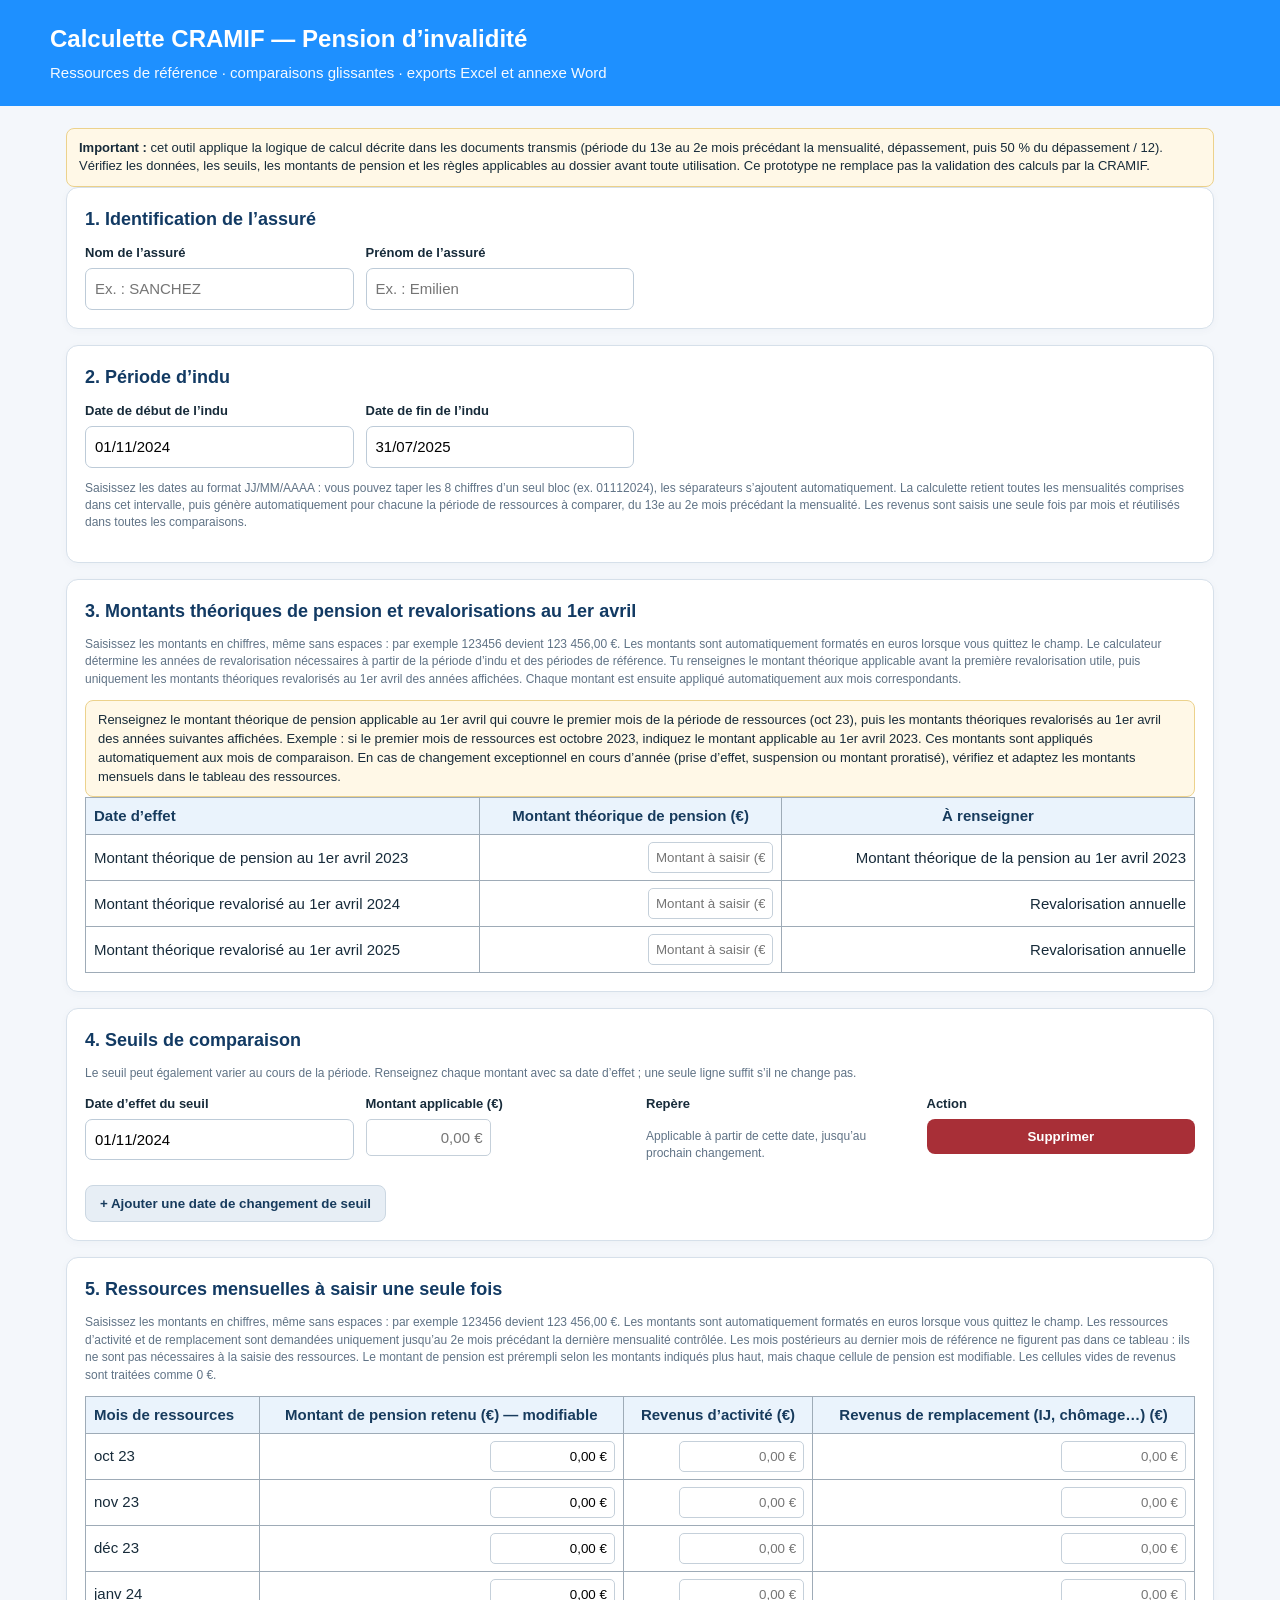
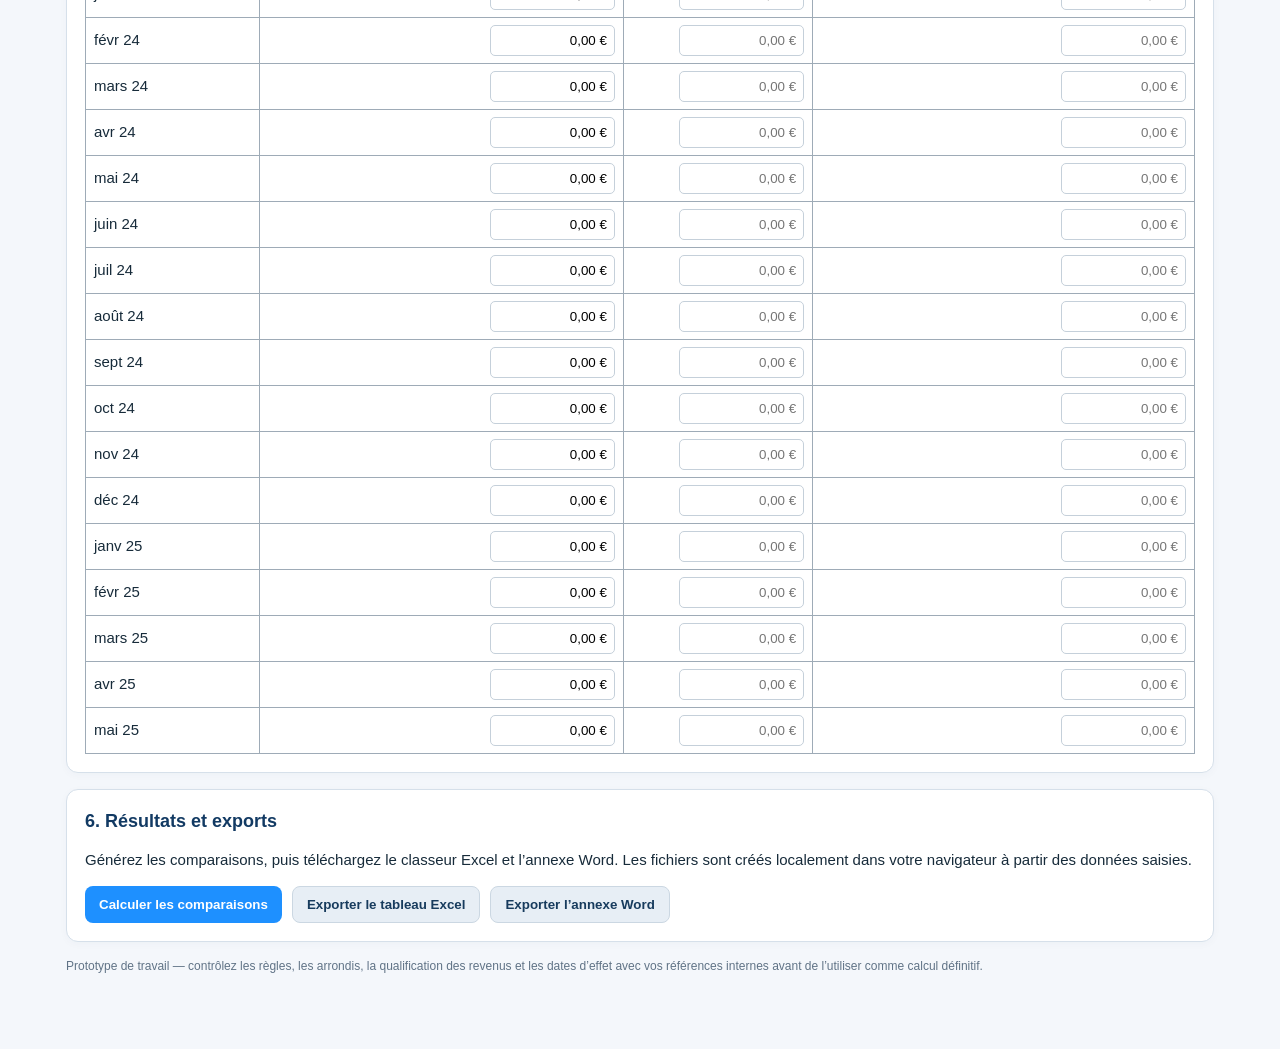
==== index.html @ e2db57f4 "Add files via upload" ====
<!DOCTYPE html>
<html lang="fr">
<head>
<meta charset="utf-8">
<meta name="viewport" content="width=device-width,initial-scale=1">
<title>CRAMIF — Calcul des comparaisons de pension d’invalidité (version de travail)</title>
<link rel="stylesheet" href="style.css">
</head>
<body>
<header><h1>Calculette CRAMIF — Pension d’invalidité</h1><p>Ressources de référence · comparaisons glissantes · exports Excel et annexe Word</p></header>
<main>
<div class="notice"><b>Important :</b> cet outil applique la logique de calcul décrite dans les documents transmis (période du 13e au 2e mois précédant la mensualité, dépassement, puis 50 % du dépassement / 12). Vérifiez les données, les seuils, les montants de pension et les règles applicables au dossier avant toute utilisation. Ce prototype ne remplace pas la validation des calculs par la CRAMIF.</div>
<section class="panel">
<h2>1. Identification de l’assuré</h2>
<div class="grid">
<div class="field"><label for="name">Nom de l’assuré</label><input id="name" autocomplete="off" placeholder="Ex. : SANCHEZ"></div>
<div class="field"><label for="firstName">Prénom de l’assuré</label><input id="firstName" autocomplete="off" placeholder="Ex. : Emilien"></div>
</div>
</section>
<section class="panel">
<h2>2. Période d’indu</h2>
<div class="grid">
<div class="field"><label for="start">Date de début de l’indu</label><input id="start" class="date-entry" type="text" inputmode="numeric" maxlength="10" placeholder="JJ/MM/AAAA" value="01/11/2024"></div>
<div class="field"><label for="end">Date de fin de l’indu</label><input id="end" class="date-entry" type="text" inputmode="numeric" maxlength="10" placeholder="JJ/MM/AAAA" value="31/07/2025"></div>
</div>
<p class="small">Saisissez les dates au format JJ/MM/AAAA : vous pouvez taper les 8 chiffres d’un seul bloc (ex. 01112024), les séparateurs s’ajoutent automatiquement. La calculette retient toutes les mensualités comprises dans cet intervalle, puis génère automatiquement pour chacune la période de ressources à comparer, du 13e au 2e mois précédant la mensualité. Les revenus sont saisis une seule fois par mois et réutilisés dans toutes les comparaisons.</p>
</section>
<section class="panel">
<h2>3. Montants théoriques de pension et revalorisations au 1er avril</h2>
<p class="small">Saisissez les montants en chiffres, même sans espaces : par exemple 123456 devient 123 456,00 €. Les montants sont automatiquement formatés en euros lorsque vous quittez le champ.
Le calculateur détermine les années de revalorisation nécessaires à partir de la période d’indu et des périodes de référence. Tu renseignes le montant théorique applicable avant la première revalorisation utile, puis uniquement les montants théoriques revalorisés au 1er avril des années affichées. Chaque montant est ensuite appliqué automatiquement aux mois correspondants.</p>
<div id="piNeededNotice" class="notice">Renseigne d’abord la période d’indu pour identifier les revalorisations nécessaires.</div>
<div class="scroll"><table id="piNeededTable"><thead><tr><th>Date d’effet</th><th>Montant théorique de pension (€)</th><th>À renseigner</th></tr></thead><tbody></tbody></table></div>
</section>
<section class="panel">
<h2>4. Seuils de comparaison</h2>
<p class="small">Le seuil peut également varier au cours de la période. Renseignez chaque montant avec sa date d’effet ; une seule ligne suffit s’il ne change pas.</p>
<div id="thresholdBands"></div>
<div class="actions"><button type="button" class="secondary" id="addThreshold">+ Ajouter une date de changement de seuil</button></div>
</section>
<section class="panel">
<h2>5. Ressources mensuelles à saisir une seule fois</h2>
<p class="small">Saisissez les montants en chiffres, même sans espaces : par exemple 123456 devient 123 456,00 €. Les montants sont automatiquement formatés en euros lorsque vous quittez le champ. Les ressources d’activité et de remplacement sont demandées uniquement jusqu’au 2e mois précédant la dernière mensualité contrôlée. Les mois postérieurs au dernier mois de référence ne figurent pas dans ce tableau : ils ne sont pas nécessaires à la saisie des ressources. Le montant de pension est prérempli selon les montants indiqués plus haut, mais chaque cellule de pension est modifiable. Les cellules vides de revenus sont traitées comme 0 €.</p>
<div class="scroll"><table id="incomeTable"><thead><tr><th>Mois de ressources</th><th>Montant de pension retenu (€) — modifiable</th><th>Revenus d’activité (€)</th><th>Revenus de remplacement (IJ, chômage…) (€)</th></tr></thead><tbody></tbody></table></div>
</section>
<section class="panel">
<h2>6. Résultats et exports</h2>
<p>Générez les comparaisons, puis téléchargez le classeur Excel et l’annexe Word. Les fichiers sont créés localement dans votre navigateur à partir des données saisies.</p>
<div class="actions"><button id="calculate">Calculer les comparaisons</button><button id="exportXlsx" class="secondary" disabled>Exporter le tableau Excel</button><button id="exportDocx" class="secondary" disabled>Exporter l’annexe Word</button></div>
<div id="error" class="notice" style="display:none;margin-top:12px"></div>
<div id="results" class="results" style="margin-top:18px"><div id="summary"></div><div class="scroll" style="margin-top:12px"><table id="resultTable"><thead><tr><th>Mensualité</th><th>Total pension théorique</th><th>Revenus d’activité</th><th>Revenus de remplacement</th><th>Total ressources</th><th>Seuil</th><th>Dépassement</th><th>Réduction mensuelle</th><th>Pension théorique de la mensualité</th><th>Arrérages théoriques après réduction</th></tr></thead><tbody></tbody></table></div></div>
</section>
<p class="small">Prototype de travail — contrôlez les règles, les arrondis, la qualification des revenus et les dates d’effet avec vos références internes avant de l’utiliser comme calcul définitif.</p>
</main>
<script src="script.js" defer></script>
</body></html>
---- style.css ----
:root{--blue:#1e90ff;--navy:#123a63;--bg:#f4f7fb;--line:#d6e0ea;--text:#172b3a;--muted:#607386}
*{box-sizing:border-box}body{margin:0;background:var(--bg);font:15px/1.45 Arial,sans-serif;color:var(--text)}
header{background:var(--blue);color:#fff;padding:22px max(18px,calc((100% - 1180px)/2))}
header h1{margin:0 0 5px;font-size:24px}header p{margin:0;opacity:.96}
main{max-width:1180px;margin:22px auto;padding:0 16px 40px}.panel{background:#fff;border:1px solid var(--line);border-radius:12px;padding:18px;margin:0 0 16px;box-shadow:0 2px 8px #123a6308}
h2{font-size:18px;color:var(--navy);margin:0 0 12px}h3{font-size:15px;margin:12px 0 8px;color:var(--navy)}
.grid{display:grid;grid-template-columns:repeat(4,minmax(0,1fr));gap:12px}.field{display:flex;flex-direction:column;gap:5px}.field label{font-weight:700;font-size:13px}.field input,.field select{width:100%;padding:9px;border:1px solid #bdcbd8;border-radius:7px;font:inherit;background:#fff}
.small{font-size:12px;color:var(--muted)}.scroll{overflow:auto}table{border-collapse:collapse;width:100%;min-width:760px}th,td{border:1px solid #9eabb7;padding:7px 8px;text-align:right}th{background:#eaf3fc;color:#173b5d;text-align:center}td:first-child,th:first-child{text-align:left}input.money{width:125px;padding:7px;border:1px solid #c5d0da;border-radius:5px;text-align:right}
button{border:0;border-radius:8px;padding:10px 14px;background:var(--blue);color:white;font-weight:700;cursor:pointer}button.secondary{background:#e7eef5;color:#173b5d;border:1px solid #cbd7e2}button.danger{background:#a82f37}.actions{display:flex;gap:10px;flex-wrap:wrap;margin-top:14px}.notice{background:#fff8e7;border:1px solid #ecd28c;border-radius:8px;padding:10px 12px;font-size:13px}
.results{display:none}.status{font-weight:700}.good{color:#216e3a}.bad{color:#a52b31}.pill{display:inline-block;background:#eef4fa;border-radius:6px;padding:4px 7px;font-size:12px}
@media(max-width:850px){.grid{grid-template-columns:repeat(2,minmax(0,1fr))}}@media(max-width:520px){.grid{grid-template-columns:1fr}header h1{font-size:20px}}
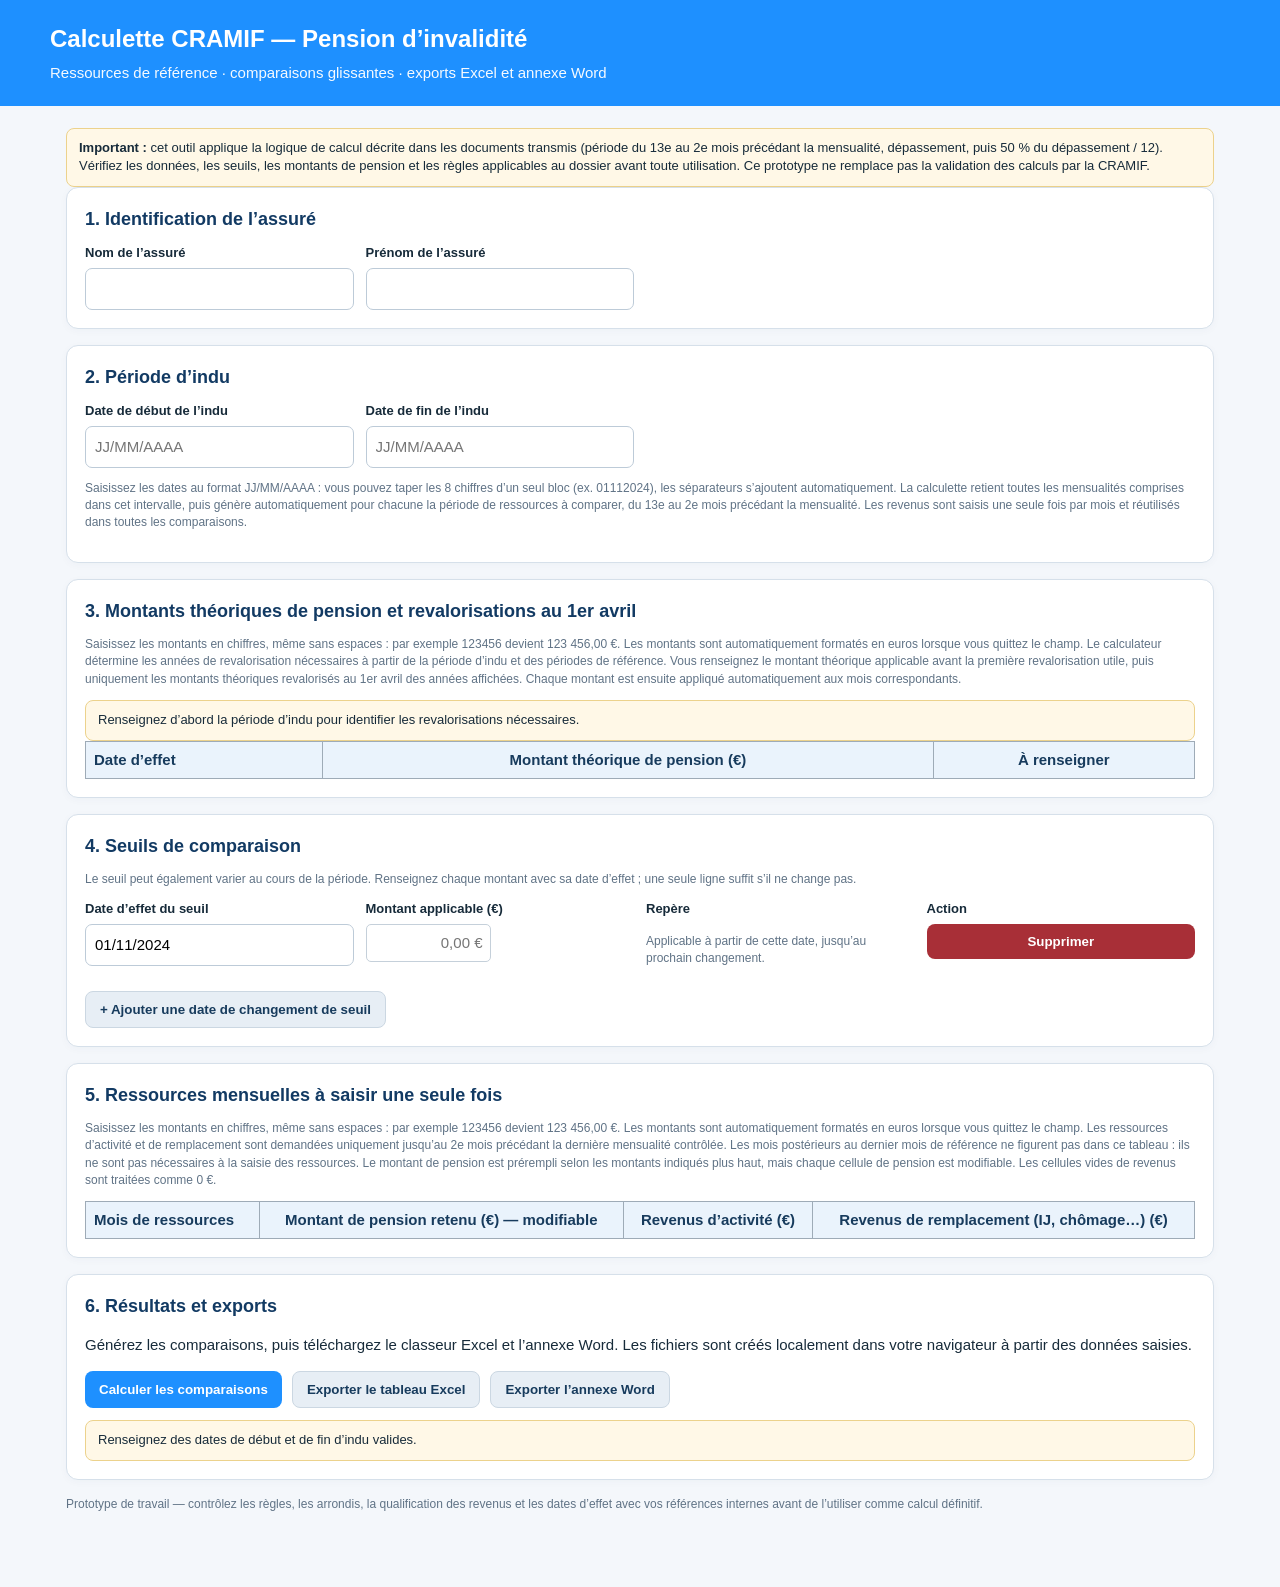
==== commit 139f5346: "Update index.html" ====
--- a/index.html
+++ b/index.html
@@ -1,3 +1,4 @@
+
 <!DOCTYPE html>
 <html lang="fr">
 <head>
@@ -7,50 +8,140 @@
 <link rel="stylesheet" href="style.css">
 </head>
 <body>
-<header><h1>Calculette CRAMIF — Pension d’invalidité</h1><p>Ressources de référence · comparaisons glissantes · exports Excel et annexe Word</p></header>
+<header>
+  <h1>Calculette CRAMIF — Pension d’invalidité</h1>
+  <p>Ressources de référence · comparaisons glissantes · exports Excel et annexe Word</p>
+</header>
+
 <main>
-<div class="notice"><b>Important :</b> cet outil applique la logique de calcul décrite dans les documents transmis (période du 13e au 2e mois précédant la mensualité, dépassement, puis 50 % du dépassement / 12). Vérifiez les données, les seuils, les montants de pension et les règles applicables au dossier avant toute utilisation. Ce prototype ne remplace pas la validation des calculs par la CRAMIF.</div>
+<div class="notice">
+  <b>Important :</b> cet outil applique la logique de calcul décrite dans les documents transmis (période du 13e au 2e mois précédant la mensualité, dépassement, puis 50 % du dépassement / 12). Vérifiez les données, les seuils, les montants de pension et les règles applicables au dossier avant toute utilisation. Ce prototype ne remplace pas la validation des calculs par la CRAMIF.
+</div>
+
 <section class="panel">
-<h2>1. Identification de l’assuré</h2>
-<div class="grid">
-<div class="field"><label for="name">Nom de l’assuré</label><input id="name" autocomplete="off" placeholder="Ex. : SANCHEZ"></div>
-<div class="field"><label for="firstName">Prénom de l’assuré</label><input id="firstName" autocomplete="off" placeholder="Ex. : Emilien"></div>
-</div>
+  <h2>1. Identification de l’assuré</h2>
+  <div class="grid">
+    <div class="field">
+      <label for="name">Nom de l’assuré</label>
+      <input id="name" autocomplete="off" placeholder="">
+    </div>
+    <div class="field">
+      <label for="firstName">Prénom de l’assuré</label>
+      <input id="firstName" autocomplete="off" placeholder="">
+    </div>
+  </div>
 </section>
+
 <section class="panel">
-<h2>2. Période d’indu</h2>
-<div class="grid">
-<div class="field"><label for="start">Date de début de l’indu</label><input id="start" class="date-entry" type="text" inputmode="numeric" maxlength="10" placeholder="JJ/MM/AAAA" value="01/11/2024"></div>
-<div class="field"><label for="end">Date de fin de l’indu</label><input id="end" class="date-entry" type="text" inputmode="numeric" maxlength="10" placeholder="JJ/MM/AAAA" value="31/07/2025"></div>
-</div>
-<p class="small">Saisissez les dates au format JJ/MM/AAAA : vous pouvez taper les 8 chiffres d’un seul bloc (ex. 01112024), les séparateurs s’ajoutent automatiquement. La calculette retient toutes les mensualités comprises dans cet intervalle, puis génère automatiquement pour chacune la période de ressources à comparer, du 13e au 2e mois précédant la mensualité. Les revenus sont saisis une seule fois par mois et réutilisés dans toutes les comparaisons.</p>
+  <h2>2. Période d’indu</h2>
+  <div class="grid">
+    <div class="field">
+      <label for="start">Date de début de l’indu</label>
+      <input id="start" class="date-entry" type="text" inputmode="numeric" maxlength="10" placeholder="JJ/MM/AAAA">
+    </div>
+    <div class="field">
+      <label for="end">Date de fin de l’indu</label>
+      <input id="end" class="date-entry" type="text" inputmode="numeric" maxlength="10" placeholder="JJ/MM/AAAA">
+    </div>
+  </div>
+  <p class="small">
+    Saisissez les dates au format JJ/MM/AAAA : vous pouvez taper les 8 chiffres d’un seul bloc (ex. 01112024), les séparateurs s’ajoutent automatiquement. La calculette retient toutes les mensualités comprises dans cet intervalle, puis génère automatiquement pour chacune la période de ressources à comparer, du 13e au 2e mois précédant la mensualité. Les revenus sont saisis une seule fois par mois et réutilisés dans toutes les comparaisons.
+  </p>
 </section>
+
 <section class="panel">
-<h2>3. Montants théoriques de pension et revalorisations au 1er avril</h2>
-<p class="small">Saisissez les montants en chiffres, même sans espaces : par exemple 123456 devient 123 456,00 €. Les montants sont automatiquement formatés en euros lorsque vous quittez le champ.
-Le calculateur détermine les années de revalorisation nécessaires à partir de la période d’indu et des périodes de référence. Tu renseignes le montant théorique applicable avant la première revalorisation utile, puis uniquement les montants théoriques revalorisés au 1er avril des années affichées. Chaque montant est ensuite appliqué automatiquement aux mois correspondants.</p>
-<div id="piNeededNotice" class="notice">Renseigne d’abord la période d’indu pour identifier les revalorisations nécessaires.</div>
-<div class="scroll"><table id="piNeededTable"><thead><tr><th>Date d’effet</th><th>Montant théorique de pension (€)</th><th>À renseigner</th></tr></thead><tbody></tbody></table></div>
+  <h2>3. Montants théoriques de pension et revalorisations au 1er avril</h2>
+  <p class="small">
+    Saisissez les montants en chiffres, même sans espaces : par exemple 123456 devient 123 456,00 €. Les montants sont automatiquement formatés en euros lorsque vous quittez le champ.
+    Le calculateur détermine les années de revalorisation nécessaires à partir de la période d’indu et des périodes de référence. Vous renseignez le montant théorique applicable avant la première revalorisation utile, puis uniquement les montants théoriques revalorisés au 1er avril des années affichées. Chaque montant est ensuite appliqué automatiquement aux mois correspondants.
+  </p>
+  <div id="piNeededNotice" class="notice">Renseignez d’abord la période d’indu pour identifier les revalorisations nécessaires.</div>
+  <div class="scroll">
+    <table id="piNeededTable">
+      <thead>
+        <tr>
+          <th>Date d’effet</th>
+          <th>Montant théorique de pension (€)</th>
+          <th>À renseigner</th>
+        </tr>
+      </thead>
+      <tbody></tbody>
+    </table>
+  </div>
 </section>
+
 <section class="panel">
-<h2>4. Seuils de comparaison</h2>
-<p class="small">Le seuil peut également varier au cours de la période. Renseignez chaque montant avec sa date d’effet ; une seule ligne suffit s’il ne change pas.</p>
-<div id="thresholdBands"></div>
-<div class="actions"><button type="button" class="secondary" id="addThreshold">+ Ajouter une date de changement de seuil</button></div>
+  <h2>4. Seuils de comparaison</h2>
+  <p class="small">
+    Le seuil peut également varier au cours de la période. Renseignez chaque montant avec sa date d’effet ; une seule ligne suffit s’il ne change pas.
+  </p>
+  <div id="thresholdBands"></div>
+  <div class="actions">
+    <button type="button" class="secondary" id="addThreshold">+ Ajouter une date de changement de seuil</button>
+  </div>
 </section>
+
 <section class="panel">
-<h2>5. Ressources mensuelles à saisir une seule fois</h2>
-<p class="small">Saisissez les montants en chiffres, même sans espaces : par exemple 123456 devient 123 456,00 €. Les montants sont automatiquement formatés en euros lorsque vous quittez le champ. Les ressources d’activité et de remplacement sont demandées uniquement jusqu’au 2e mois précédant la dernière mensualité contrôlée. Les mois postérieurs au dernier mois de référence ne figurent pas dans ce tableau : ils ne sont pas nécessaires à la saisie des ressources. Le montant de pension est prérempli selon les montants indiqués plus haut, mais chaque cellule de pension est modifiable. Les cellules vides de revenus sont traitées comme 0 €.</p>
-<div class="scroll"><table id="incomeTable"><thead><tr><th>Mois de ressources</th><th>Montant de pension retenu (€) — modifiable</th><th>Revenus d’activité (€)</th><th>Revenus de remplacement (IJ, chômage…) (€)</th></tr></thead><tbody></tbody></table></div>
+  <h2>5. Ressources mensuelles à saisir une seule fois</h2>
+  <p class="small">
+    Saisissez les montants en chiffres, même sans espaces : par exemple 123456 devient 123 456,00 €. Les montants sont automatiquement formatés en euros lorsque vous quittez le champ. Les ressources d’activité et de remplacement sont demandées uniquement jusqu’au 2e mois précédant la dernière mensualité contrôlée. Les mois postérieurs au dernier mois de référence ne figurent pas dans ce tableau : ils ne sont pas nécessaires à la saisie des ressources.
+    Le montant de pension est prérempli selon les montants indiqués plus haut, mais chaque cellule de pension est modifiable. Les cellules vides de revenus sont traitées comme 0 €.
+  </p>
+  <div class="scroll">
+    <table id="incomeTable">
+      <thead>
+        <tr>
+          <th>Mois de ressources</th>
+          <th>Montant de pension retenu (€) — modifiable</th>
+          <th>Revenus d’activité (€)</th>
+          <th>Revenus de remplacement (IJ, chômage…) (€)</th>
+        </tr>
+      </thead>
+      <tbody></tbody>
+    </table>
+  </div>
 </section>
+
 <section class="panel">
-<h2>6. Résultats et exports</h2>
-<p>Générez les comparaisons, puis téléchargez le classeur Excel et l’annexe Word. Les fichiers sont créés localement dans votre navigateur à partir des données saisies.</p>
-<div class="actions"><button id="calculate">Calculer les comparaisons</button><button id="exportXlsx" class="secondary" disabled>Exporter le tableau Excel</button><button id="exportDocx" class="secondary" disabled>Exporter l’annexe Word</button></div>
-<div id="error" class="notice" style="display:none;margin-top:12px"></div>
-<div id="results" class="results" style="margin-top:18px"><div id="summary"></div><div class="scroll" style="margin-top:12px"><table id="resultTable"><thead><tr><th>Mensualité</th><th>Total pension théorique</th><th>Revenus d’activité</th><th>Revenus de remplacement</th><th>Total ressources</th><th>Seuil</th><th>Dépassement</th><th>Réduction mensuelle</th><th>Pension théorique de la mensualité</th><th>Arrérages théoriques après réduction</th></tr></thead><tbody></tbody></table></div></div>
+  <h2>6. Résultats et exports</h2>
+  <p>
+    Générez les comparaisons, puis téléchargez le classeur Excel et l’annexe Word. Les fichiers sont créés localement dans votre navigateur à partir des données saisies.
+  </p>
+  <div class="actions">
+    <button id="calculate">Calculer les comparaisons</button>
+    <button id="exportXlsx" class="secondary" disabled>Exporter le tableau Excel</button>
+    <button id="exportDocx" class="secondary" disabled>Exporter l’annexe Word</button>
+  </div>
+  <div id="error" class="notice" style="display:none;margin-top:12px"></div>
+  <div id="results" class="results" style="margin-top:18px">
+    <div id="summary"></div>
+    <div class="scroll" style="margin-top:12px">
+      <table id="resultTable">
+        <thead>
+          <tr>
+            <th>Mensualité</th>
+            <th>Total pension théorique</th>
+            <th>Revenus d’activité</th>
+            <th>Revenus de remplacement</th>
+            <th>Total ressources</th>
+            <th>Seuil</th>
+            <th>Dépassement</th>
+            <th>Réduction mensuelle</th>
+            <th>Pension théorique applicable (modifiable)</th>
+            <th>Arrérages théoriques après réduction</th>
+          </tr>
+        </thead>
+        <tbody></tbody>
+      </table>
+    </div>
+  </div>
 </section>
-<p class="small">Prototype de travail — contrôlez les règles, les arrondis, la qualification des revenus et les dates d’effet avec vos références internes avant de l’utiliser comme calcul définitif.</p>
+
+<p class="small">
+  Prototype de travail — contrôlez les règles, les arrondis, la qualification des revenus et les dates d’effet avec vos références internes avant de l’utiliser comme calcul définitif.
+</p>
 </main>
+
 <script src="script.js" defer></script>
-</body></html>+</body>
+</html>
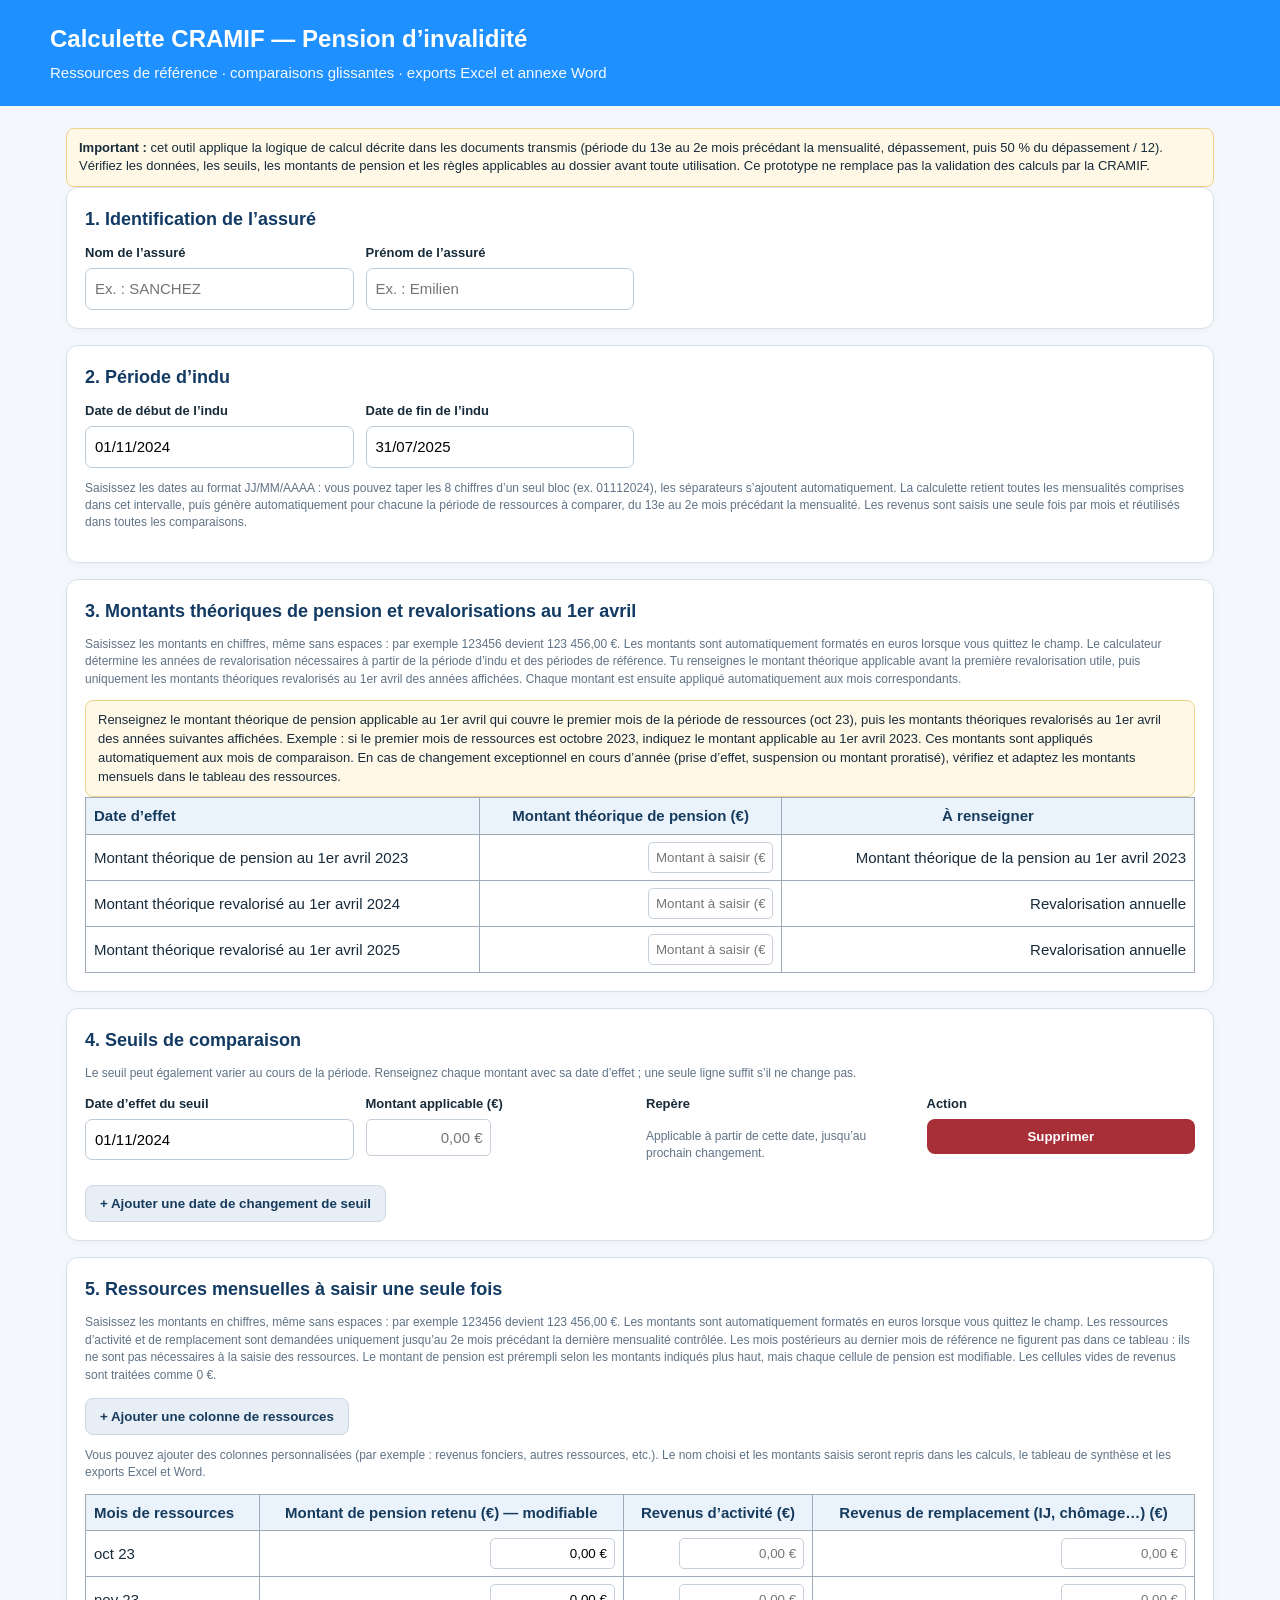
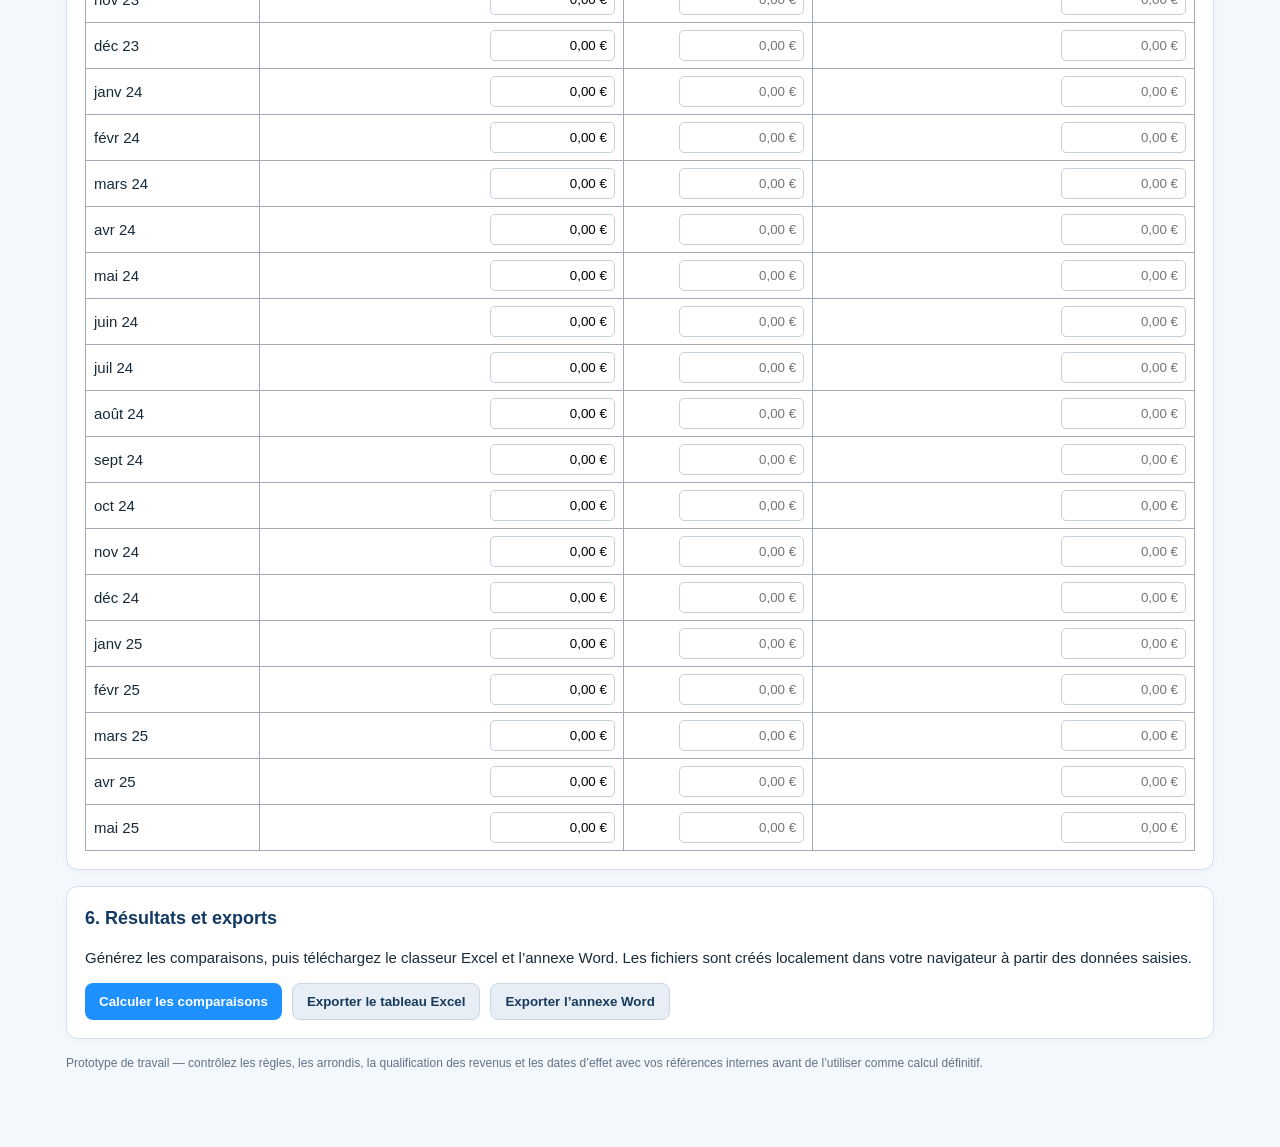
==== commit a1c04e82: "Add files via upload" ====
--- a/index.html
+++ b/index.html
@@ -1,4 +1,3 @@
-
 <!DOCTYPE html>
 <html lang="fr">
 <head>
@@ -8,140 +7,50 @@
 <link rel="stylesheet" href="style.css">
 </head>
 <body>
-<header>
-  <h1>Calculette CRAMIF — Pension d’invalidité</h1>
-  <p>Ressources de référence · comparaisons glissantes · exports Excel et annexe Word</p>
-</header>
-
+<header><h1>Calculette CRAMIF — Pension d’invalidité</h1><p>Ressources de référence · comparaisons glissantes · exports Excel et annexe Word</p></header>
 <main>
-<div class="notice">
-  <b>Important :</b> cet outil applique la logique de calcul décrite dans les documents transmis (période du 13e au 2e mois précédant la mensualité, dépassement, puis 50 % du dépassement / 12). Vérifiez les données, les seuils, les montants de pension et les règles applicables au dossier avant toute utilisation. Ce prototype ne remplace pas la validation des calculs par la CRAMIF.
+<div class="notice"><b>Important :</b> cet outil applique la logique de calcul décrite dans les documents transmis (période du 13e au 2e mois précédant la mensualité, dépassement, puis 50 % du dépassement / 12). Vérifiez les données, les seuils, les montants de pension et les règles applicables au dossier avant toute utilisation. Ce prototype ne remplace pas la validation des calculs par la CRAMIF.</div>
+<section class="panel">
+<h2>1. Identification de l’assuré</h2>
+<div class="grid">
+<div class="field"><label for="name">Nom de l’assuré</label><input id="name" autocomplete="off" placeholder="Ex. : SANCHEZ"></div>
+<div class="field"><label for="firstName">Prénom de l’assuré</label><input id="firstName" autocomplete="off" placeholder="Ex. : Emilien"></div>
 </div>
-
+</section>
 <section class="panel">
-  <h2>1. Identification de l’assuré</h2>
-  <div class="grid">
-    <div class="field">
-      <label for="name">Nom de l’assuré</label>
-      <input id="name" autocomplete="off" placeholder="">
-    </div>
-    <div class="field">
-      <label for="firstName">Prénom de l’assuré</label>
-      <input id="firstName" autocomplete="off" placeholder="">
-    </div>
-  </div>
+<h2>2. Période d’indu</h2>
+<div class="grid">
+<div class="field"><label for="start">Date de début de l’indu</label><input id="start" class="date-entry" type="text" inputmode="numeric" maxlength="10" placeholder="JJ/MM/AAAA" value="01/11/2024"></div>
+<div class="field"><label for="end">Date de fin de l’indu</label><input id="end" class="date-entry" type="text" inputmode="numeric" maxlength="10" placeholder="JJ/MM/AAAA" value="31/07/2025"></div>
+</div>
+<p class="small">Saisissez les dates au format JJ/MM/AAAA : vous pouvez taper les 8 chiffres d’un seul bloc (ex. 01112024), les séparateurs s’ajoutent automatiquement. La calculette retient toutes les mensualités comprises dans cet intervalle, puis génère automatiquement pour chacune la période de ressources à comparer, du 13e au 2e mois précédant la mensualité. Les revenus sont saisis une seule fois par mois et réutilisés dans toutes les comparaisons.</p>
 </section>
-
 <section class="panel">
-  <h2>2. Période d’indu</h2>
-  <div class="grid">
-    <div class="field">
-      <label for="start">Date de début de l’indu</label>
-      <input id="start" class="date-entry" type="text" inputmode="numeric" maxlength="10" placeholder="JJ/MM/AAAA">
-    </div>
-    <div class="field">
-      <label for="end">Date de fin de l’indu</label>
-      <input id="end" class="date-entry" type="text" inputmode="numeric" maxlength="10" placeholder="JJ/MM/AAAA">
-    </div>
-  </div>
-  <p class="small">
-    Saisissez les dates au format JJ/MM/AAAA : vous pouvez taper les 8 chiffres d’un seul bloc (ex. 01112024), les séparateurs s’ajoutent automatiquement. La calculette retient toutes les mensualités comprises dans cet intervalle, puis génère automatiquement pour chacune la période de ressources à comparer, du 13e au 2e mois précédant la mensualité. Les revenus sont saisis une seule fois par mois et réutilisés dans toutes les comparaisons.
-  </p>
+<h2>3. Montants théoriques de pension et revalorisations au 1er avril</h2>
+<p class="small">Saisissez les montants en chiffres, même sans espaces : par exemple 123456 devient 123 456,00 €. Les montants sont automatiquement formatés en euros lorsque vous quittez le champ.
+Le calculateur détermine les années de revalorisation nécessaires à partir de la période d’indu et des périodes de référence. Tu renseignes le montant théorique applicable avant la première revalorisation utile, puis uniquement les montants théoriques revalorisés au 1er avril des années affichées. Chaque montant est ensuite appliqué automatiquement aux mois correspondants.</p>
+<div id="piNeededNotice" class="notice">Renseigne d’abord la période d’indu pour identifier les revalorisations nécessaires.</div>
+<div class="scroll"><table id="piNeededTable"><thead><tr><th>Date d’effet</th><th>Montant théorique de pension (€)</th><th>À renseigner</th></tr></thead><tbody></tbody></table></div>
 </section>
-
 <section class="panel">
-  <h2>3. Montants théoriques de pension et revalorisations au 1er avril</h2>
-  <p class="small">
-    Saisissez les montants en chiffres, même sans espaces : par exemple 123456 devient 123 456,00 €. Les montants sont automatiquement formatés en euros lorsque vous quittez le champ.
-    Le calculateur détermine les années de revalorisation nécessaires à partir de la période d’indu et des périodes de référence. Vous renseignez le montant théorique applicable avant la première revalorisation utile, puis uniquement les montants théoriques revalorisés au 1er avril des années affichées. Chaque montant est ensuite appliqué automatiquement aux mois correspondants.
-  </p>
-  <div id="piNeededNotice" class="notice">Renseignez d’abord la période d’indu pour identifier les revalorisations nécessaires.</div>
-  <div class="scroll">
-    <table id="piNeededTable">
-      <thead>
-        <tr>
-          <th>Date d’effet</th>
-          <th>Montant théorique de pension (€)</th>
-          <th>À renseigner</th>
-        </tr>
-      </thead>
-      <tbody></tbody>
-    </table>
-  </div>
+<h2>4. Seuils de comparaison</h2>
+<p class="small">Le seuil peut également varier au cours de la période. Renseignez chaque montant avec sa date d’effet ; une seule ligne suffit s’il ne change pas.</p>
+<div id="thresholdBands"></div>
+<div class="actions"><button type="button" class="secondary" id="addThreshold">+ Ajouter une date de changement de seuil</button></div>
 </section>
-
 <section class="panel">
-  <h2>4. Seuils de comparaison</h2>
-  <p class="small">
-    Le seuil peut également varier au cours de la période. Renseignez chaque montant avec sa date d’effet ; une seule ligne suffit s’il ne change pas.
-  </p>
-  <div id="thresholdBands"></div>
-  <div class="actions">
-    <button type="button" class="secondary" id="addThreshold">+ Ajouter une date de changement de seuil</button>
-  </div>
+<h2>5. Ressources mensuelles à saisir une seule fois</h2>
+<p class="small">Saisissez les montants en chiffres, même sans espaces : par exemple 123456 devient 123 456,00 €. Les montants sont automatiquement formatés en euros lorsque vous quittez le champ. Les ressources d’activité et de remplacement sont demandées uniquement jusqu’au 2e mois précédant la dernière mensualité contrôlée. Les mois postérieurs au dernier mois de référence ne figurent pas dans ce tableau : ils ne sont pas nécessaires à la saisie des ressources. Le montant de pension est prérempli selon les montants indiqués plus haut, mais chaque cellule de pension est modifiable. Les cellules vides de revenus sont traitées comme 0 €.</p>
+<div class="actions"><button type="button" class="secondary" id="addResourceColumn">+ Ajouter une colonne de ressources</button></div><p class="small">Vous pouvez ajouter des colonnes personnalisées (par exemple : revenus fonciers, autres ressources, etc.). Le nom choisi et les montants saisis seront repris dans les calculs, le tableau de synthèse et les exports Excel et Word.</p><div class="scroll"><table id="incomeTable"><thead><tr><th>Mois de ressources</th><th>Montant de pension retenu (€) — modifiable</th><th>Revenus d’activité (€)</th><th>Revenus de remplacement (IJ, chômage…) (€)</th></tr></thead><tbody></tbody></table></div>
 </section>
-
 <section class="panel">
-  <h2>5. Ressources mensuelles à saisir une seule fois</h2>
-  <p class="small">
-    Saisissez les montants en chiffres, même sans espaces : par exemple 123456 devient 123 456,00 €. Les montants sont automatiquement formatés en euros lorsque vous quittez le champ. Les ressources d’activité et de remplacement sont demandées uniquement jusqu’au 2e mois précédant la dernière mensualité contrôlée. Les mois postérieurs au dernier mois de référence ne figurent pas dans ce tableau : ils ne sont pas nécessaires à la saisie des ressources.
-    Le montant de pension est prérempli selon les montants indiqués plus haut, mais chaque cellule de pension est modifiable. Les cellules vides de revenus sont traitées comme 0 €.
-  </p>
-  <div class="scroll">
-    <table id="incomeTable">
-      <thead>
-        <tr>
-          <th>Mois de ressources</th>
-          <th>Montant de pension retenu (€) — modifiable</th>
-          <th>Revenus d’activité (€)</th>
-          <th>Revenus de remplacement (IJ, chômage…) (€)</th>
-        </tr>
-      </thead>
-      <tbody></tbody>
-    </table>
-  </div>
+<h2>6. Résultats et exports</h2>
+<p>Générez les comparaisons, puis téléchargez le classeur Excel et l’annexe Word. Les fichiers sont créés localement dans votre navigateur à partir des données saisies.</p>
+<div class="actions"><button id="calculate">Calculer les comparaisons</button><button id="exportXlsx" class="secondary" disabled>Exporter le tableau Excel</button><button id="exportDocx" class="secondary" disabled>Exporter l’annexe Word</button></div>
+<div id="error" class="notice" style="display:none;margin-top:12px"></div>
+<div id="results" class="results" style="margin-top:18px"><div id="summary"></div><div class="scroll" style="margin-top:12px"><table id="resultTable"><thead><tr><th>Mensualité</th><th>Total pension théorique</th><th>Revenus d’activité</th><th>Revenus de remplacement</th><th>Total ressources</th><th>Seuil</th><th>Dépassement</th><th>Réduction mensuelle</th><th>Pension théorique de la mensualité</th><th>Arrérages théoriques après réduction</th></tr></thead><tbody></tbody></table></div></div>
 </section>
-
-<section class="panel">
-  <h2>6. Résultats et exports</h2>
-  <p>
-    Générez les comparaisons, puis téléchargez le classeur Excel et l’annexe Word. Les fichiers sont créés localement dans votre navigateur à partir des données saisies.
-  </p>
-  <div class="actions">
-    <button id="calculate">Calculer les comparaisons</button>
-    <button id="exportXlsx" class="secondary" disabled>Exporter le tableau Excel</button>
-    <button id="exportDocx" class="secondary" disabled>Exporter l’annexe Word</button>
-  </div>
-  <div id="error" class="notice" style="display:none;margin-top:12px"></div>
-  <div id="results" class="results" style="margin-top:18px">
-    <div id="summary"></div>
-    <div class="scroll" style="margin-top:12px">
-      <table id="resultTable">
-        <thead>
-          <tr>
-            <th>Mensualité</th>
-            <th>Total pension théorique</th>
-            <th>Revenus d’activité</th>
-            <th>Revenus de remplacement</th>
-            <th>Total ressources</th>
-            <th>Seuil</th>
-            <th>Dépassement</th>
-            <th>Réduction mensuelle</th>
-            <th>Pension théorique applicable (modifiable)</th>
-            <th>Arrérages théoriques après réduction</th>
-          </tr>
-        </thead>
-        <tbody></tbody>
-      </table>
-    </div>
-  </div>
-</section>
-
-<p class="small">
-  Prototype de travail — contrôlez les règles, les arrondis, la qualification des revenus et les dates d’effet avec vos références internes avant de l’utiliser comme calcul définitif.
-</p>
+<p class="small">Prototype de travail — contrôlez les règles, les arrondis, la qualification des revenus et les dates d’effet avec vos références internes avant de l’utiliser comme calcul définitif.</p>
 </main>
-
 <script src="script.js" defer></script>
-</body>
-</html>
+</body></html>
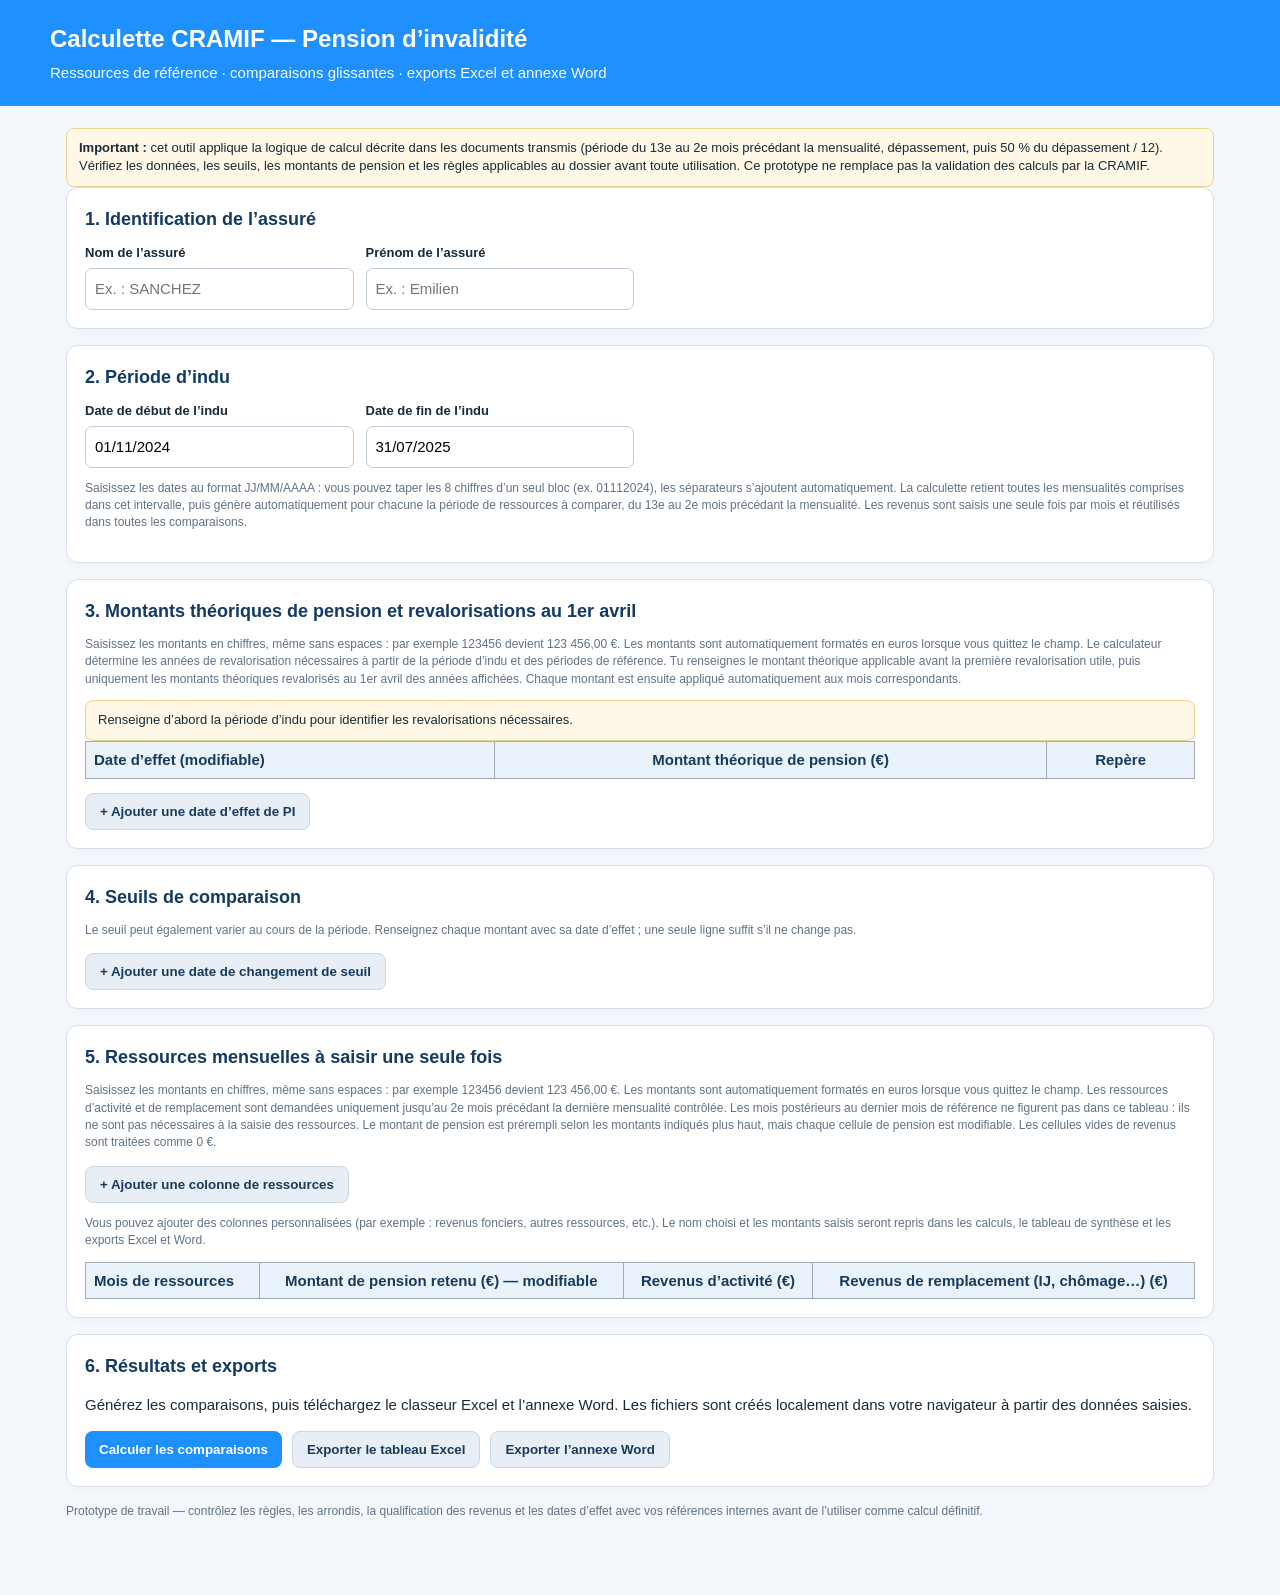
==== commit f5693179: "Rename index_COMPAR_PI_dates_modifiables.html to index.html" ====
--- a/index.html
+++ b/index.html
@@ -4,7 +4,7 @@
 <meta charset="utf-8">
 <meta name="viewport" content="width=device-width,initial-scale=1">
 <title>CRAMIF — Calcul des comparaisons de pension d’invalidité (version de travail)</title>
-<link rel="stylesheet" href="style.css">
+<link rel="stylesheet" href="style(7).css">
 </head>
 <body>
 <header><h1>Calculette CRAMIF — Pension d’invalidité</h1><p>Ressources de référence · comparaisons glissantes · exports Excel et annexe Word</p></header>
@@ -30,7 +30,8 @@
 <p class="small">Saisissez les montants en chiffres, même sans espaces : par exemple 123456 devient 123 456,00 €. Les montants sont automatiquement formatés en euros lorsque vous quittez le champ.
 Le calculateur détermine les années de revalorisation nécessaires à partir de la période d’indu et des périodes de référence. Tu renseignes le montant théorique applicable avant la première revalorisation utile, puis uniquement les montants théoriques revalorisés au 1er avril des années affichées. Chaque montant est ensuite appliqué automatiquement aux mois correspondants.</p>
 <div id="piNeededNotice" class="notice">Renseigne d’abord la période d’indu pour identifier les revalorisations nécessaires.</div>
-<div class="scroll"><table id="piNeededTable"><thead><tr><th>Date d’effet</th><th>Montant théorique de pension (€)</th><th>À renseigner</th></tr></thead><tbody></tbody></table></div>
+<div class="scroll"><table id="piNeededTable"><thead><tr><th>Date d’effet (modifiable)</th><th>Montant théorique de pension (€)</th><th>Repère</th></tr></thead><tbody></tbody></table></div>
+<div class="actions"><button type="button" class="secondary" id="addPiEffectiveDate">+ Ajouter une date d’effet de PI</button></div>
 </section>
 <section class="panel">
 <h2>4. Seuils de comparaison</h2>
@@ -52,5 +53,5 @@
 </section>
 <p class="small">Prototype de travail — contrôlez les règles, les arrondis, la qualification des revenus et les dates d’effet avec vos références internes avant de l’utiliser comme calcul définitif.</p>
 </main>
-<script src="script.js" defer></script>
-</body></html>+<script src="script_PI_modifie.js" defer></script>
+</body></html>
--- a/style(7).css
+++ b/style(7).css
@@ -0,0 +1,11 @@
+:root{--blue:#1e90ff;--navy:#123a63;--bg:#f4f7fb;--line:#d6e0ea;--text:#172b3a;--muted:#607386}
+*{box-sizing:border-box}body{margin:0;background:var(--bg);font:15px/1.45 Arial,sans-serif;color:var(--text)}
+header{background:var(--blue);color:#fff;padding:22px max(18px,calc((100% - 1180px)/2))}
+header h1{margin:0 0 5px;font-size:24px}header p{margin:0;opacity:.96}
+main{max-width:1180px;margin:22px auto;padding:0 16px 40px}.panel{background:#fff;border:1px solid var(--line);border-radius:12px;padding:18px;margin:0 0 16px;box-shadow:0 2px 8px #123a6308}
+h2{font-size:18px;color:var(--navy);margin:0 0 12px}h3{font-size:15px;margin:12px 0 8px;color:var(--navy)}
+.grid{display:grid;grid-template-columns:repeat(4,minmax(0,1fr));gap:12px}.field{display:flex;flex-direction:column;gap:5px}.field label{font-weight:700;font-size:13px}.field input,.field select{width:100%;padding:9px;border:1px solid #bdcbd8;border-radius:7px;font:inherit;background:#fff}
+.small{font-size:12px;color:var(--muted)}.scroll{overflow:auto}table{border-collapse:collapse;width:100%;min-width:760px}th,td{border:1px solid #9eabb7;padding:7px 8px;text-align:right}th{background:#eaf3fc;color:#173b5d;text-align:center}td:first-child,th:first-child{text-align:left}input.money{width:125px;padding:7px;border:1px solid #c5d0da;border-radius:5px;text-align:right}
+button{border:0;border-radius:8px;padding:10px 14px;background:var(--blue);color:white;font-weight:700;cursor:pointer}button.secondary{background:#e7eef5;color:#173b5d;border:1px solid #cbd7e2}button.danger{background:#a82f37}.actions{display:flex;gap:10px;flex-wrap:wrap;margin-top:14px}.notice{background:#fff8e7;border:1px solid #ecd28c;border-radius:8px;padding:10px 12px;font-size:13px}
+.results{display:none}.status{font-weight:700}.good{color:#216e3a}.bad{color:#a52b31}.pill{display:inline-block;background:#eef4fa;border-radius:6px;padding:4px 7px;font-size:12px}
+@media(max-width:850px){.grid{grid-template-columns:repeat(2,minmax(0,1fr))}}@media(max-width:520px){.grid{grid-template-columns:1fr}header h1{font-size:20px}}
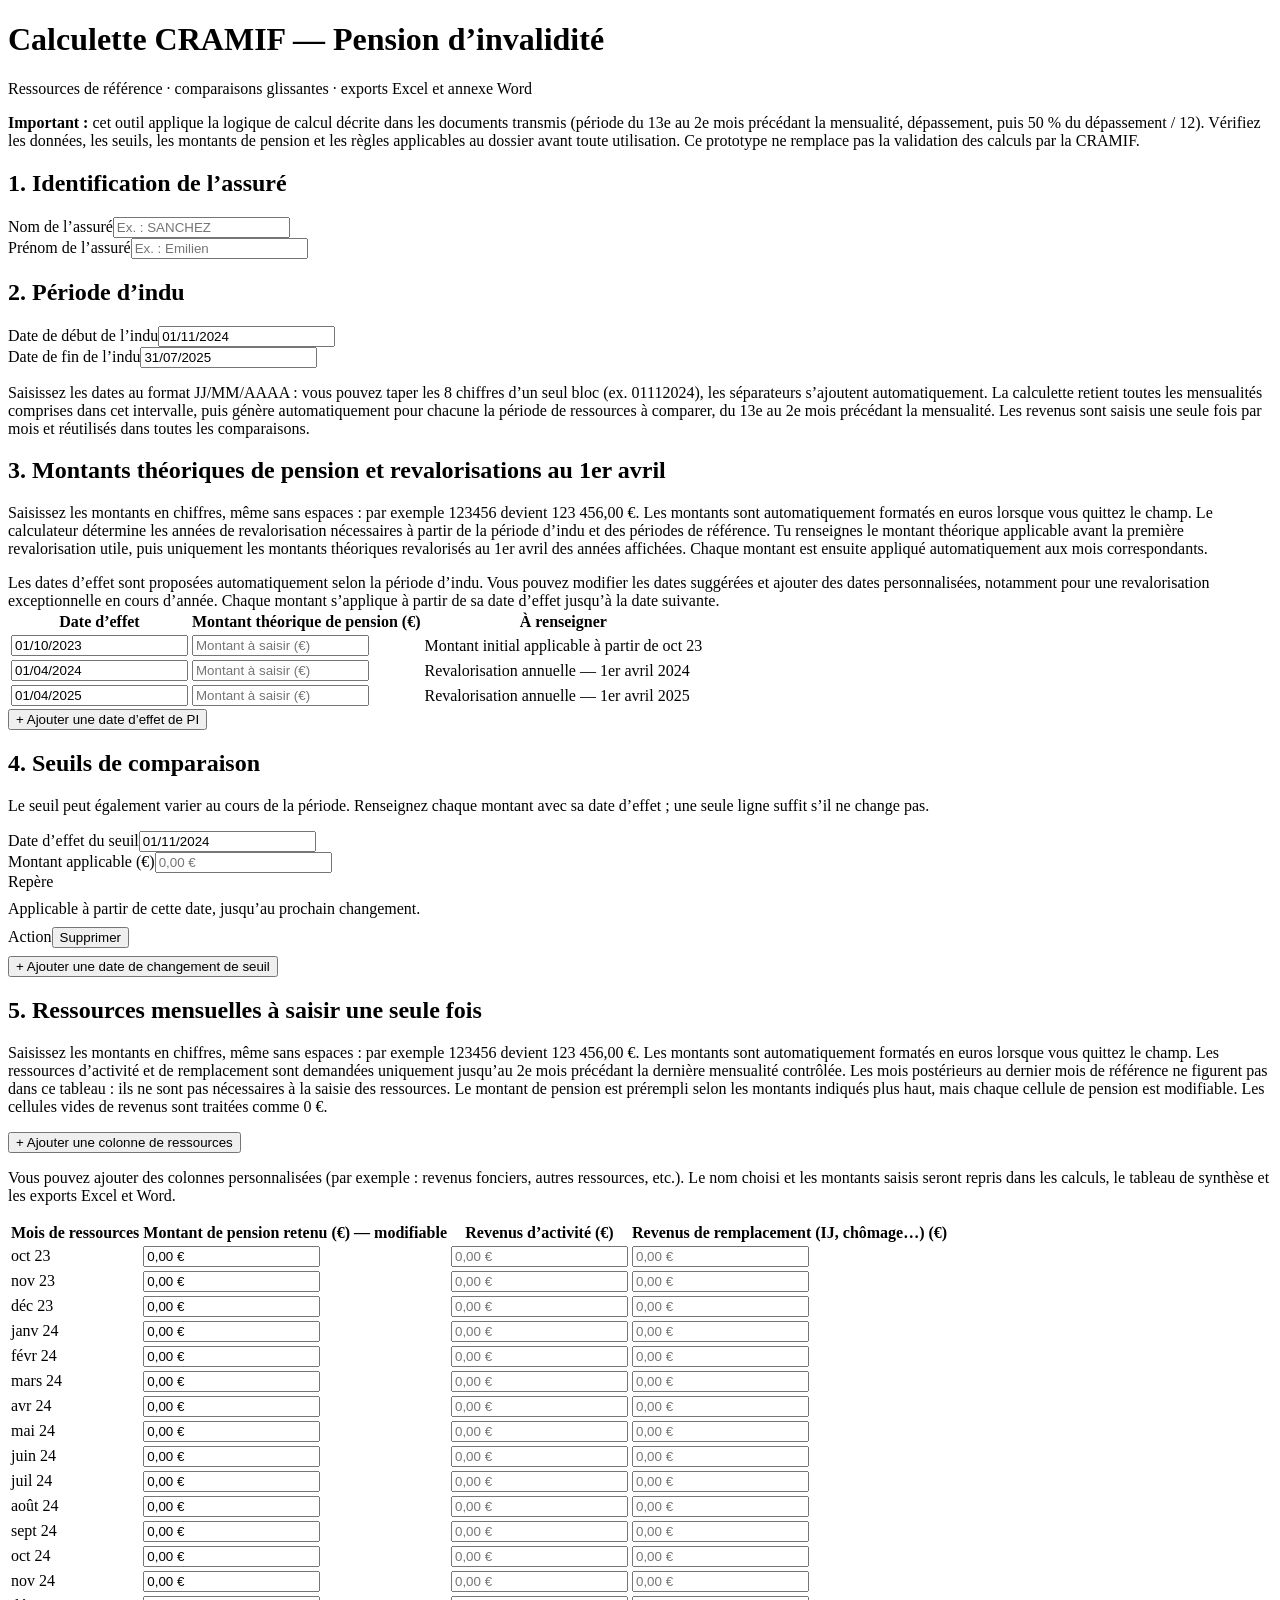
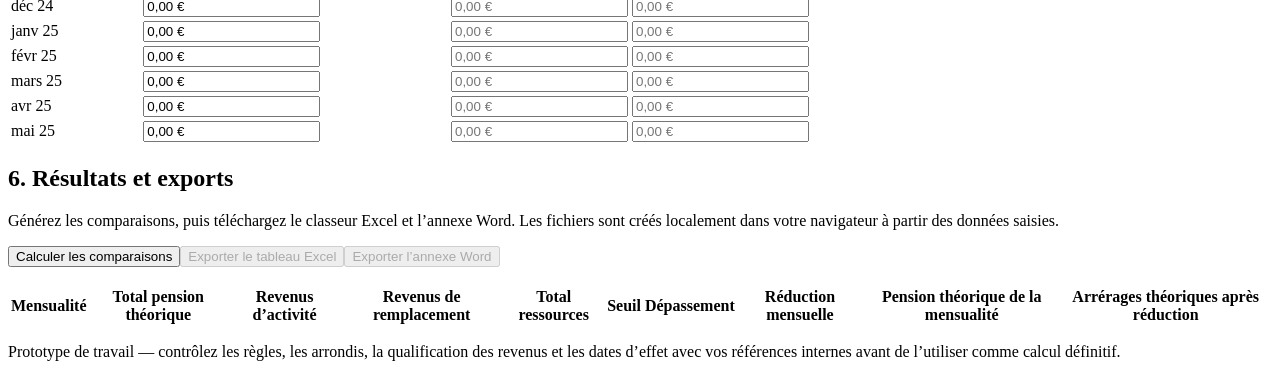
==== commit f602e5dd: "Add files via upload" ====
--- a/index.html
+++ b/index.html
@@ -4,7 +4,7 @@
 <meta charset="utf-8">
 <meta name="viewport" content="width=device-width,initial-scale=1">
 <title>CRAMIF — Calcul des comparaisons de pension d’invalidité (version de travail)</title>
-<link rel="stylesheet" href="style(7).css">
+<link rel="stylesheet" href="style.css">
 </head>
 <body>
 <header><h1>Calculette CRAMIF — Pension d’invalidité</h1><p>Ressources de référence · comparaisons glissantes · exports Excel et annexe Word</p></header>
@@ -30,7 +30,7 @@
 <p class="small">Saisissez les montants en chiffres, même sans espaces : par exemple 123456 devient 123 456,00 €. Les montants sont automatiquement formatés en euros lorsque vous quittez le champ.
 Le calculateur détermine les années de revalorisation nécessaires à partir de la période d’indu et des périodes de référence. Tu renseignes le montant théorique applicable avant la première revalorisation utile, puis uniquement les montants théoriques revalorisés au 1er avril des années affichées. Chaque montant est ensuite appliqué automatiquement aux mois correspondants.</p>
 <div id="piNeededNotice" class="notice">Renseigne d’abord la période d’indu pour identifier les revalorisations nécessaires.</div>
-<div class="scroll"><table id="piNeededTable"><thead><tr><th>Date d’effet (modifiable)</th><th>Montant théorique de pension (€)</th><th>Repère</th></tr></thead><tbody></tbody></table></div>
+<div class="scroll"><table id="piNeededTable"><thead><tr><th>Date d’effet</th><th>Montant théorique de pension (€)</th><th>À renseigner</th></tr></thead><tbody></tbody></table></div>
 <div class="actions"><button type="button" class="secondary" id="addPiEffectiveDate">+ Ajouter une date d’effet de PI</button></div>
 </section>
 <section class="panel">
@@ -53,5 +53,5 @@
 </section>
 <p class="small">Prototype de travail — contrôlez les règles, les arrondis, la qualification des revenus et les dates d’effet avec vos références internes avant de l’utiliser comme calcul définitif.</p>
 </main>
-<script src="script_PI_modifie.js" defer></script>
-</body></html>
+<script src="script.js" defer></script>
+</body></html>
